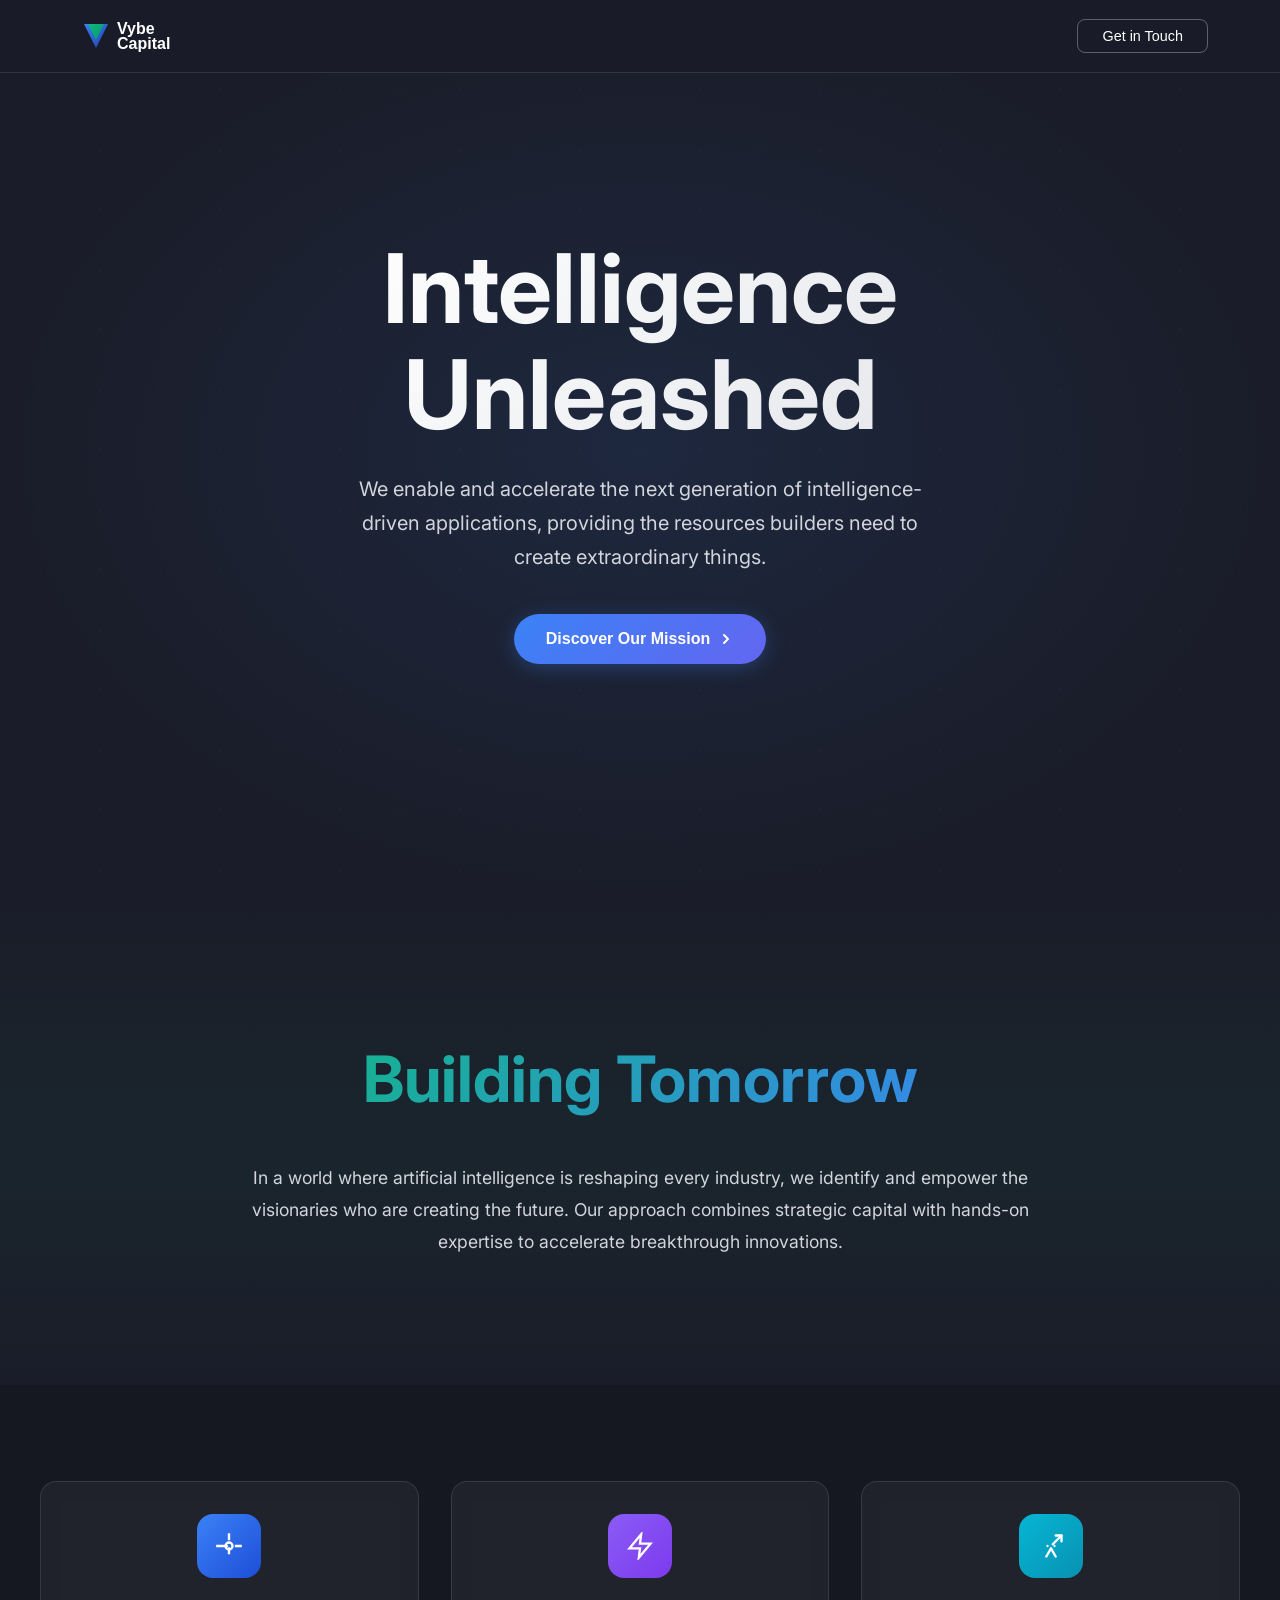
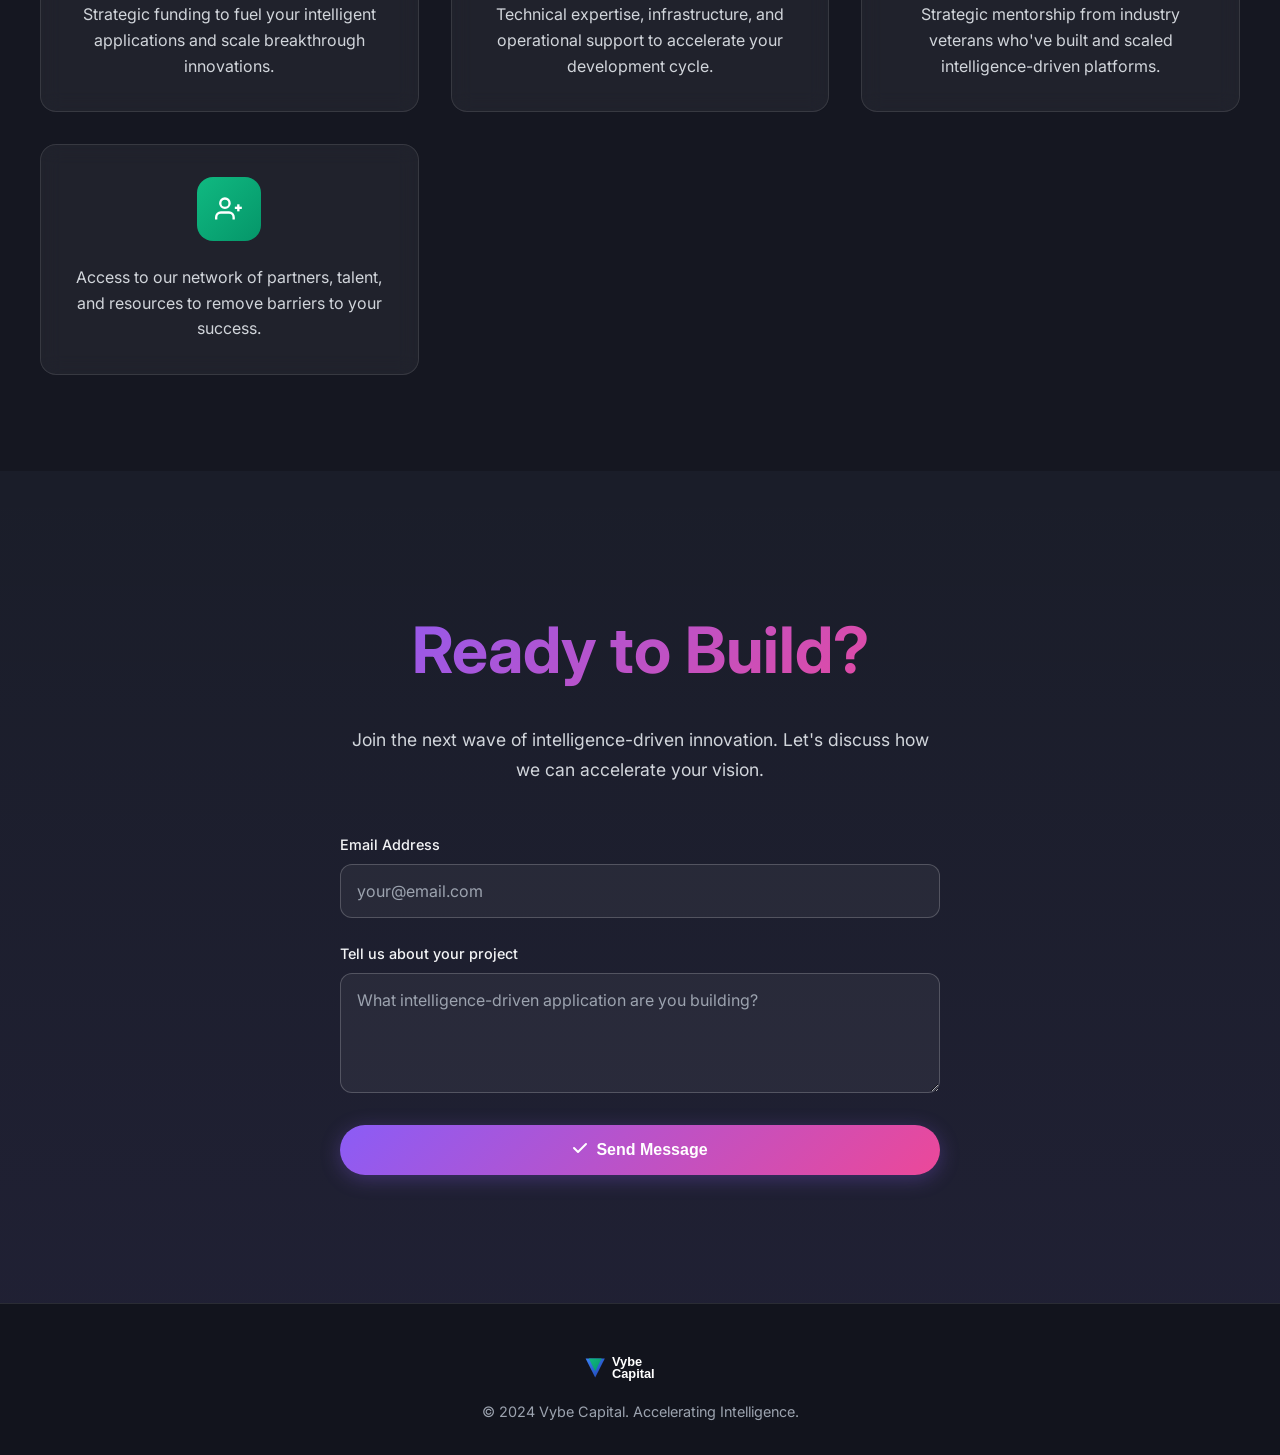
==== index.html @ 156be7c8 "Add Vybe Capital logo assets and update branding - Create assets folder with optimized SVG logo - Re" ====
<!DOCTYPE html>
<html lang="en">
<head>
    <meta charset="UTF-8">
    <meta name="viewport" content="width=device-width, initial-scale=1.0">
    <title>Vybe Capital - Intelligence Unleashed</title>
    <meta name="description" content="We enable and accelerate the next generation of intelligence-driven applications, providing the resources builders need to create extraordinary things.">
    <link rel="stylesheet" href="styles.css">
    <link rel="preconnect" href="https://fonts.googleapis.com">
    <link rel="preconnect" href="https://fonts.gstatic.com" crossorigin>
    <link href="https://fonts.googleapis.com/css2?family=Inter:wght@400;500;600;700&display=swap" rel="stylesheet">
</head>
<body>
    <header class="header">
        <nav class="nav">
            <div class="logo">
                <img src="assets/vybe-logo.svg" alt="Vybe Capital" class="logo-image">
            </div>
            <button class="get-in-touch-btn">Get in Touch</button>
        </nav>
    </header>

    <main>
        <section class="hero">
            <div class="hero-content">
                <h1 class="hero-title">
                    Intelligence<br>
                    Unleashed
                </h1>
                <p class="hero-description">
                    We enable and accelerate the next generation of intelligence-driven applications, 
                    providing the resources builders need to create extraordinary things.
                </p>
                <button class="cta-btn">
                    Discover Our Mission
                    <svg class="cta-arrow" width="16" height="16" viewBox="0 0 16 16" fill="none">
                        <path d="M6 12L10 8L6 4" stroke="currentColor" stroke-width="2" stroke-linecap="round" stroke-linejoin="round"/>
                    </svg>
                </button>
            </div>
        </section>

        <section class="building-tomorrow">
            <div class="section-content">
                <h2 class="section-title">Building Tomorrow</h2>
                <p class="section-description">
                    In a world where artificial intelligence is reshaping every industry, we identify and empower the 
                    visionaries who are creating the future. Our approach combines strategic capital with hands-on 
                    expertise to accelerate breakthrough innovations.
                </p>
            </div>
        </section>

        <section class="features">
            <div class="features-grid">
                <div class="feature-card">
                    <div class="feature-icon">
                        <svg viewBox="0 0 24 24" fill="none">
                            <circle cx="12" cy="12" r="3" stroke="currentColor" stroke-width="2"/>
                            <path d="M12 1v6m0 6v6m11-7h-6m-6 0H1" stroke="currentColor" stroke-width="2"/>
                        </svg>
                    </div>
                    <p class="feature-text">
                        Strategic funding to fuel your intelligent applications and scale breakthrough innovations.
                    </p>
                </div>

                <div class="feature-card">
                    <div class="feature-icon feature-icon-purple">
                        <svg viewBox="0 0 24 24" fill="none">
                            <polygon points="13 2 3 14 12 14 11 22 21 10 12 10 13 2" stroke="currentColor" stroke-width="2" fill="none"/>
                        </svg>
                    </div>
                    <p class="feature-text">
                        Technical expertise, infrastructure, and operational support to accelerate your development cycle.
                    </p>
                </div>

                <div class="feature-card">
                    <div class="feature-icon feature-icon-teal">
                        <svg viewBox="0 0 24 24" fill="none">
                            <circle cx="9" cy="12" r="1" fill="currentColor"/>
                            <circle cx="15" cy="12" r="1" fill="currentColor"/>
                            <path d="M8 21l4-7 4 7" stroke="currentColor" stroke-width="2" stroke-linecap="round" stroke-linejoin="round"/>
                            <path d="M16 3h5v5" stroke="currentColor" stroke-width="2" stroke-linecap="round" stroke-linejoin="round"/>
                            <path d="M21 3l-7.5 7.5" stroke="currentColor" stroke-width="2" stroke-linecap="round" stroke-linejoin="round"/>
                        </svg>
                    </div>
                    <p class="feature-text">
                        Strategic mentorship from industry veterans who've built and scaled intelligence-driven platforms.
                    </p>
                </div>

                <div class="feature-card">
                    <div class="feature-icon feature-icon-green">
                        <svg viewBox="0 0 24 24" fill="none">
                            <path d="M16 21v-2a4 4 0 0 0-4-4H5a4 4 0 0 0-4 4v2" stroke="currentColor" stroke-width="2"/>
                            <circle cx="8.5" cy="7" r="4" stroke="currentColor" stroke-width="2"/>
                            <path d="M20 8v6" stroke="currentColor" stroke-width="2"/>
                            <path d="M23 11h-6" stroke="currentColor" stroke-width="2"/>
                        </svg>
                    </div>
                    <p class="feature-text">
                        Access to our network of partners, talent, and resources to remove barriers to your success.
                    </p>
                </div>
            </div>
        </section>

        <section class="contact" id="contact">
            <div class="contact-content">
                <h2 class="contact-title">Ready to Build?</h2>
                <p class="contact-description">
                    Join the next wave of intelligence-driven innovation. Let's discuss how we 
                    can accelerate your vision.
                </p>
                
                <form class="contact-form" id="contactForm">
                    <div class="form-group">
                        <label for="email" class="form-label">Email Address</label>
                        <input type="email" id="email" name="email" class="form-input" placeholder="your@email.com" required>
                    </div>
                    
                    <div class="form-group">
                        <label for="project" class="form-label">Tell us about your project</label>
                        <textarea id="project" name="project" class="form-textarea" placeholder="What intelligence-driven application are you building?" rows="4" required></textarea>
                    </div>
                    
                    <button type="submit" class="submit-btn">
                        <svg width="16" height="16" viewBox="0 0 16 16" fill="none">
                            <path d="M14 2L6 10L2 6" stroke="currentColor" stroke-width="2" stroke-linecap="round" stroke-linejoin="round"/>
                        </svg>
                        Send Message
                    </button>
                </form>
            </div>
        </section>
    </main>

    <footer class="footer">
        <div class="footer-content">
            <div class="footer-logo">
                <img src="assets/vybe-logo.svg" alt="Vybe Capital" class="footer-logo-image">
            </div>
            <p class="footer-text">© 2024 Vybe Capital. Accelerating Intelligence.</p>
        </div>
    </footer>

    <script src="script.js"></script>
</body>
</html>
---- styles.css ----
/* Reset and base styles */
* {
    margin: 0;
    padding: 0;
    box-sizing: border-box;
}

html {
    scroll-behavior: smooth;
}

body {
    font-family: 'Inter', -apple-system, BlinkMacSystemFont, 'Segoe UI', Roboto, sans-serif;
    background: #1a1d29;
    color: #ffffff;
    line-height: 1.6;
    overflow-x: hidden;
}

/* Header */
.header {
    position: fixed;
    top: 0;
    left: 0;
    right: 0;
    z-index: 1000;
    background: rgba(26, 29, 41, 0.95);
    backdrop-filter: blur(10px);
    border-bottom: 1px solid rgba(255, 255, 255, 0.1);
}

.nav {
    display: flex;
    justify-content: space-between;
    align-items: center;
    padding: 1rem 2rem;
    max-width: 1200px;
    margin: 0 auto;
}

.logo {
    display: flex;
    align-items: center;
    gap: 0.75rem;
}

.logo-image {
    height: 40px;
    width: auto;
}

.get-in-touch-btn {
    background: transparent;
    color: #ffffff;
    border: 1px solid rgba(255, 255, 255, 0.3);
    padding: 0.5rem 1.5rem;
    border-radius: 8px;
    font-size: 0.9rem;
    font-weight: 500;
    cursor: pointer;
    transition: all 0.3s ease;
}

.get-in-touch-btn:hover {
    background: rgba(255, 255, 255, 0.1);
    border-color: rgba(255, 255, 255, 0.5);
}

/* Hero Section */
.hero {
    min-height: 100vh;
    display: flex;
    align-items: center;
    justify-content: center;
    text-align: center;
    padding: 2rem;
    background: radial-gradient(ellipse at center, rgba(59, 130, 246, 0.1) 0%, transparent 70%);
    position: relative;
}

.hero::before {
    content: '';
    position: absolute;
    top: 0;
    left: 0;
    right: 0;
    bottom: 0;
    background: url("data:image/svg+xml,%3Csvg width='60' height='60' viewBox='0 0 60 60' xmlns='http://www.w3.org/2000/svg'%3E%3Cg fill='none' fill-rule='evenodd'%3E%3Cg fill='%23ffffff' fill-opacity='0.03'%3E%3Ccircle cx='30' cy='30' r='1'/%3E%3C/g%3E%3C/g%3E%3C/svg%3E") center/60px;
    pointer-events: none;
}

.hero-content {
    max-width: 800px;
    position: relative;
    z-index: 1;
}

.hero-title {
    font-size: clamp(3rem, 8vw, 6rem);
    font-weight: 700;
    line-height: 1.1;
    margin-bottom: 1.5rem;
    background: linear-gradient(135deg, #ffffff 0%, #e5e7eb 100%);
    -webkit-background-clip: text;
    -webkit-text-fill-color: transparent;
    background-clip: text;
}

.hero-description {
    font-size: 1.25rem;
    color: #d1d5db;
    margin-bottom: 2.5rem;
    max-width: 600px;
    margin-left: auto;
    margin-right: auto;
    line-height: 1.7;
}

.cta-btn {
    display: inline-flex;
    align-items: center;
    gap: 0.5rem;
    background: linear-gradient(135deg, #3B82F6 0%, #6366F1 100%);
    color: #ffffff;
    border: none;
    padding: 1rem 2rem;
    border-radius: 50px;
    font-size: 1rem;
    font-weight: 600;
    cursor: pointer;
    transition: all 0.3s ease;
    box-shadow: 0 4px 20px rgba(59, 130, 246, 0.3);
}

.cta-btn:hover {
    transform: translateY(-2px);
    box-shadow: 0 8px 30px rgba(59, 130, 246, 0.4);
}

.cta-arrow {
    transition: transform 0.3s ease;
}

.cta-btn:hover .cta-arrow {
    transform: translateX(4px);
}

/* Building Tomorrow Section */
.building-tomorrow {
    padding: 8rem 2rem;
    text-align: center;
    background: linear-gradient(180deg, transparent 0%, rgba(16, 185, 129, 0.05) 50%, transparent 100%);
}

.section-content {
    max-width: 800px;
    margin: 0 auto;
}

.section-title {
    font-size: clamp(2.5rem, 6vw, 4rem);
    font-weight: 700;
    margin-bottom: 2rem;
    background: linear-gradient(135deg, #10B981 0%, #3B82F6 100%);
    -webkit-background-clip: text;
    -webkit-text-fill-color: transparent;
    background-clip: text;
}

.section-description {
    font-size: 1.1rem;
    color: #d1d5db;
    line-height: 1.8;
}

/* Features Section */
.features {
    padding: 6rem 2rem;
    background: rgba(0, 0, 0, 0.2);
}

.features-grid {
    display: grid;
    grid-template-columns: repeat(auto-fit, minmax(280px, 1fr));
    gap: 2rem;
    max-width: 1200px;
    margin: 0 auto;
}

.feature-card {
    background: rgba(255, 255, 255, 0.05);
    border: 1px solid rgba(255, 255, 255, 0.1);
    border-radius: 16px;
    padding: 2rem;
    text-align: center;
    transition: all 0.3s ease;
    backdrop-filter: blur(10px);
}

.feature-card:hover {
    transform: translateY(-5px);
    border-color: rgba(255, 255, 255, 0.2);
    box-shadow: 0 10px 40px rgba(0, 0, 0, 0.3);
}

.feature-icon {
    width: 64px;
    height: 64px;
    margin: 0 auto 1.5rem;
    background: linear-gradient(135deg, #3B82F6 0%, #1D4ED8 100%);
    border-radius: 16px;
    display: flex;
    align-items: center;
    justify-content: center;
    color: #ffffff;
}

.feature-icon-purple {
    background: linear-gradient(135deg, #8B5CF6 0%, #7C3AED 100%);
}

.feature-icon-teal {
    background: linear-gradient(135deg, #06B6D4 0%, #0891B2 100%);
}

.feature-icon-green {
    background: linear-gradient(135deg, #10B981 0%, #059669 100%);
}

.feature-icon svg {
    width: 28px;
    height: 28px;
}

.feature-text {
    color: #d1d5db;
    font-size: 1rem;
    line-height: 1.6;
}

/* Contact Section */
.contact {
    padding: 8rem 2rem;
    text-align: center;
    background: linear-gradient(180deg, transparent 0%, rgba(139, 92, 246, 0.05) 100%);
}

.contact-content {
    max-width: 600px;
    margin: 0 auto;
}

.contact-title {
    font-size: clamp(2.5rem, 6vw, 4rem);
    font-weight: 700;
    margin-bottom: 1.5rem;
    background: linear-gradient(135deg, #8B5CF6 0%, #EC4899 100%);
    -webkit-background-clip: text;
    -webkit-text-fill-color: transparent;
    background-clip: text;
}

.contact-description {
    font-size: 1.1rem;
    color: #d1d5db;
    margin-bottom: 3rem;
    line-height: 1.7;
}

.contact-form {
    display: flex;
    flex-direction: column;
    gap: 1.5rem;
}

.form-group {
    text-align: left;
}

.form-label {
    display: block;
    font-size: 0.9rem;
    font-weight: 500;
    color: #f3f4f6;
    margin-bottom: 0.5rem;
}

.form-input,
.form-textarea {
    width: 100%;
    background: rgba(255, 255, 255, 0.05);
    border: 1px solid rgba(255, 255, 255, 0.2);
    border-radius: 12px;
    padding: 1rem;
    color: #ffffff;
    font-size: 1rem;
    font-family: inherit;
    transition: all 0.3s ease;
}

.form-input:focus,
.form-textarea:focus {
    outline: none;
    border-color: #8B5CF6;
    box-shadow: 0 0 0 3px rgba(139, 92, 246, 0.1);
    background: rgba(255, 255, 255, 0.08);
}

.form-input::placeholder,
.form-textarea::placeholder {
    color: #9ca3af;
}

.form-textarea {
    resize: vertical;
    min-height: 120px;
}

.submit-btn {
    display: inline-flex;
    align-items: center;
    justify-content: center;
    gap: 0.5rem;
    background: linear-gradient(135deg, #8B5CF6 0%, #EC4899 100%);
    color: #ffffff;
    border: none;
    padding: 1rem 2rem;
    border-radius: 50px;
    font-size: 1rem;
    font-weight: 600;
    cursor: pointer;
    transition: all 0.3s ease;
    box-shadow: 0 4px 20px rgba(139, 92, 246, 0.3);
}

.submit-btn:hover {
    transform: translateY(-2px);
    box-shadow: 0 8px 30px rgba(139, 92, 246, 0.4);
}

.submit-btn:disabled {
    opacity: 0.6;
    cursor: not-allowed;
    transform: none;
}

/* Footer */
.footer {
    padding: 3rem 2rem 2rem;
    border-top: 1px solid rgba(255, 255, 255, 0.1);
    background: rgba(0, 0, 0, 0.3);
}

.footer-content {
    max-width: 1200px;
    margin: 0 auto;
    display: flex;
    flex-direction: column;
    align-items: center;
    gap: 1rem;
}

.footer-logo {
    display: flex;
    align-items: center;
    gap: 0.5rem;
}

.footer-logo-image {
    height: 32px;
    width: auto;
}

.footer-text {
    color: #9ca3af;
    font-size: 0.9rem;
}

/* Responsive Design */
@media (max-width: 768px) {
    .nav {
        padding: 1rem;
    }
    
    .logo-text {
        font-size: 1.25rem;
    }
    
    .hero {
        padding: 1rem;
        min-height: 90vh;
    }
    
    .hero-description {
        font-size: 1.1rem;
    }
    
    .building-tomorrow,
    .contact {
        padding: 4rem 1rem;
    }
    
    .features {
        padding: 4rem 1rem;
    }
    
    .features-grid {
        grid-template-columns: 1fr;
        gap: 1.5rem;
    }
    
    .feature-card {
        padding: 1.5rem;
    }
    
    .get-in-touch-btn {
        padding: 0.4rem 1rem;
        font-size: 0.8rem;
    }
}

@media (max-width: 480px) {
    .hero-title {
        font-size: 2.5rem;
    }
    
    .section-title,
    .contact-title {
        font-size: 2rem;
    }
    
    .cta-btn,
    .submit-btn {
        padding: 0.875rem 1.5rem;
        font-size: 0.9rem;
    }
}

/* Animation for page load */
@keyframes fadeInUp {
    from {
        opacity: 0;
        transform: translateY(30px);
    }
    to {
        opacity: 1;
        transform: translateY(0);
    }
}

.hero-content,
.section-content,
.feature-card,
.contact-content {
    animation: fadeInUp 0.8s ease-out;
}

/* Smooth transitions for all interactive elements */
button,
input,
textarea {
    transition: all 0.3s ease;
}

/* Custom scrollbar */
::-webkit-scrollbar {
    width: 8px;
}

::-webkit-scrollbar-track {
    background: #1a1d29;
}

::-webkit-scrollbar-thumb {
    background: linear-gradient(135deg, #3B82F6, #8B5CF6);
    border-radius: 4px;
}

::-webkit-scrollbar-thumb:hover {
    background: linear-gradient(135deg, #2563EB, #7C3AED);
}
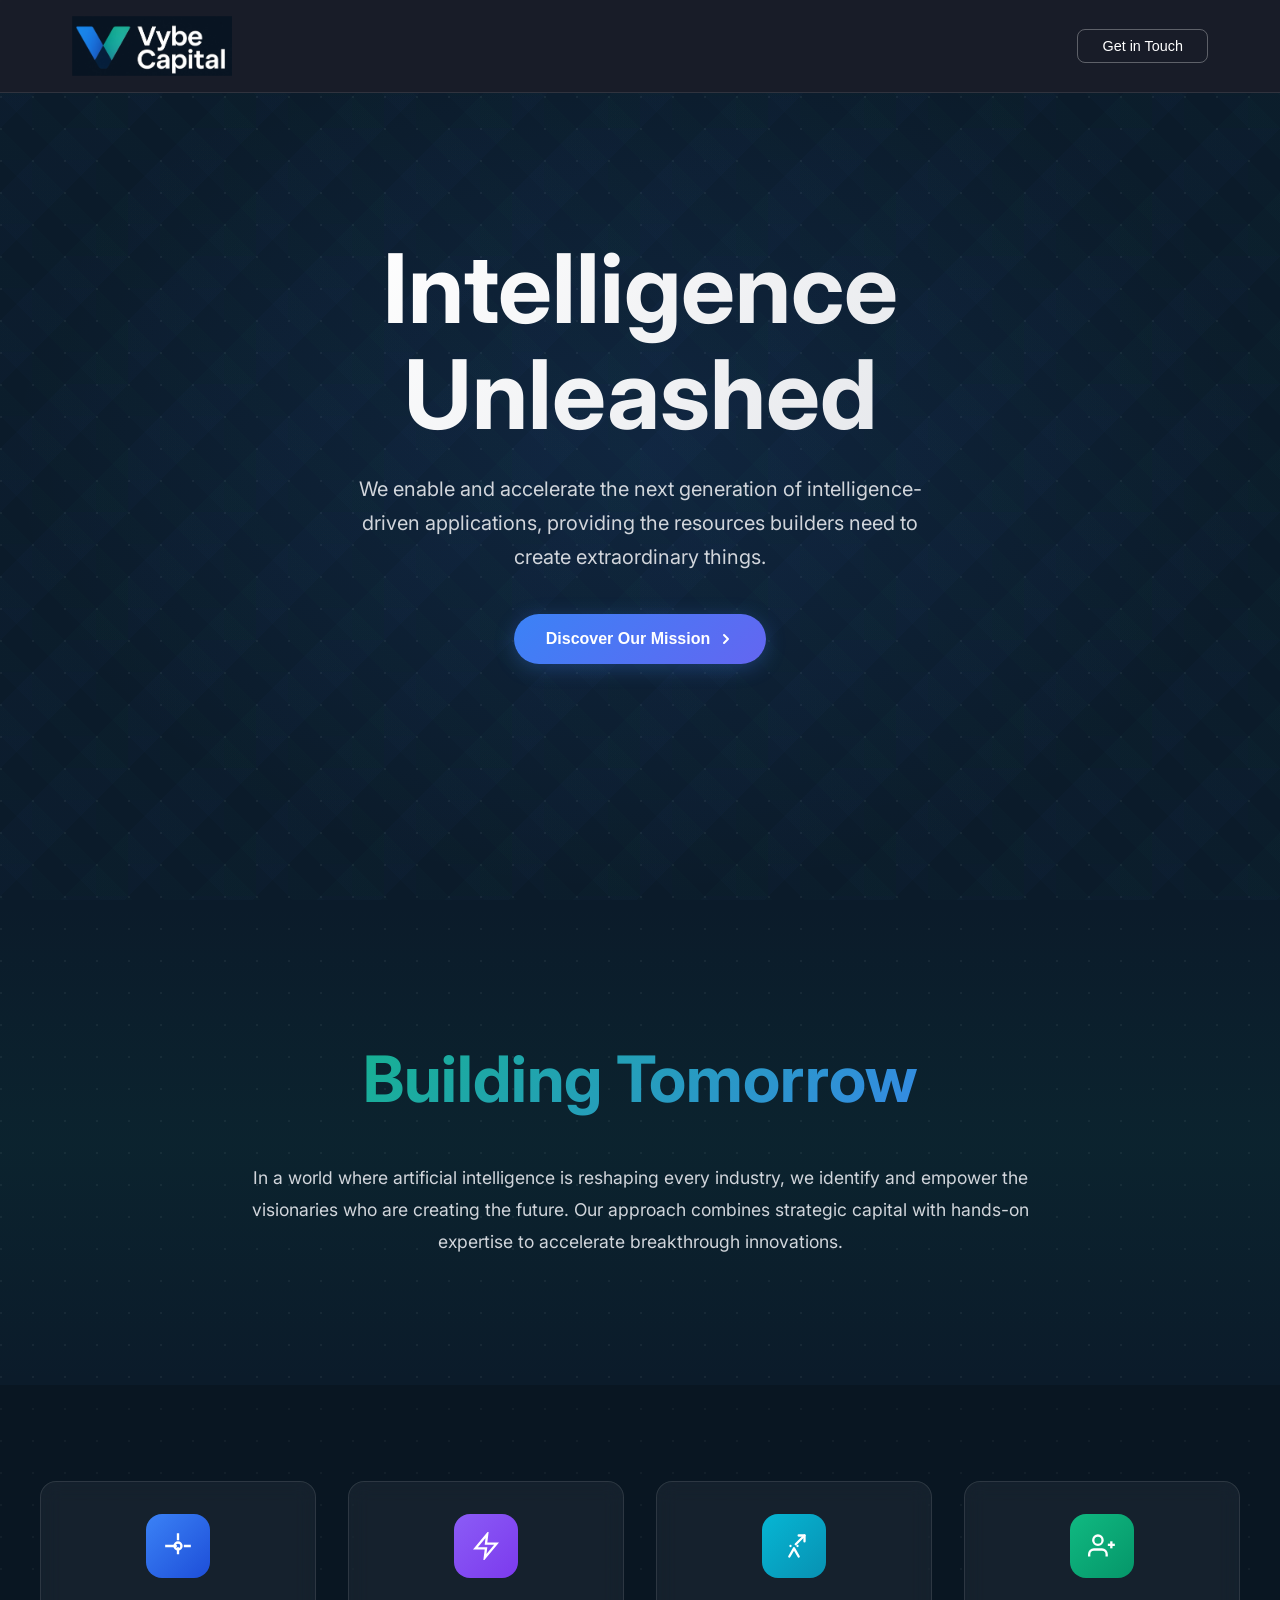
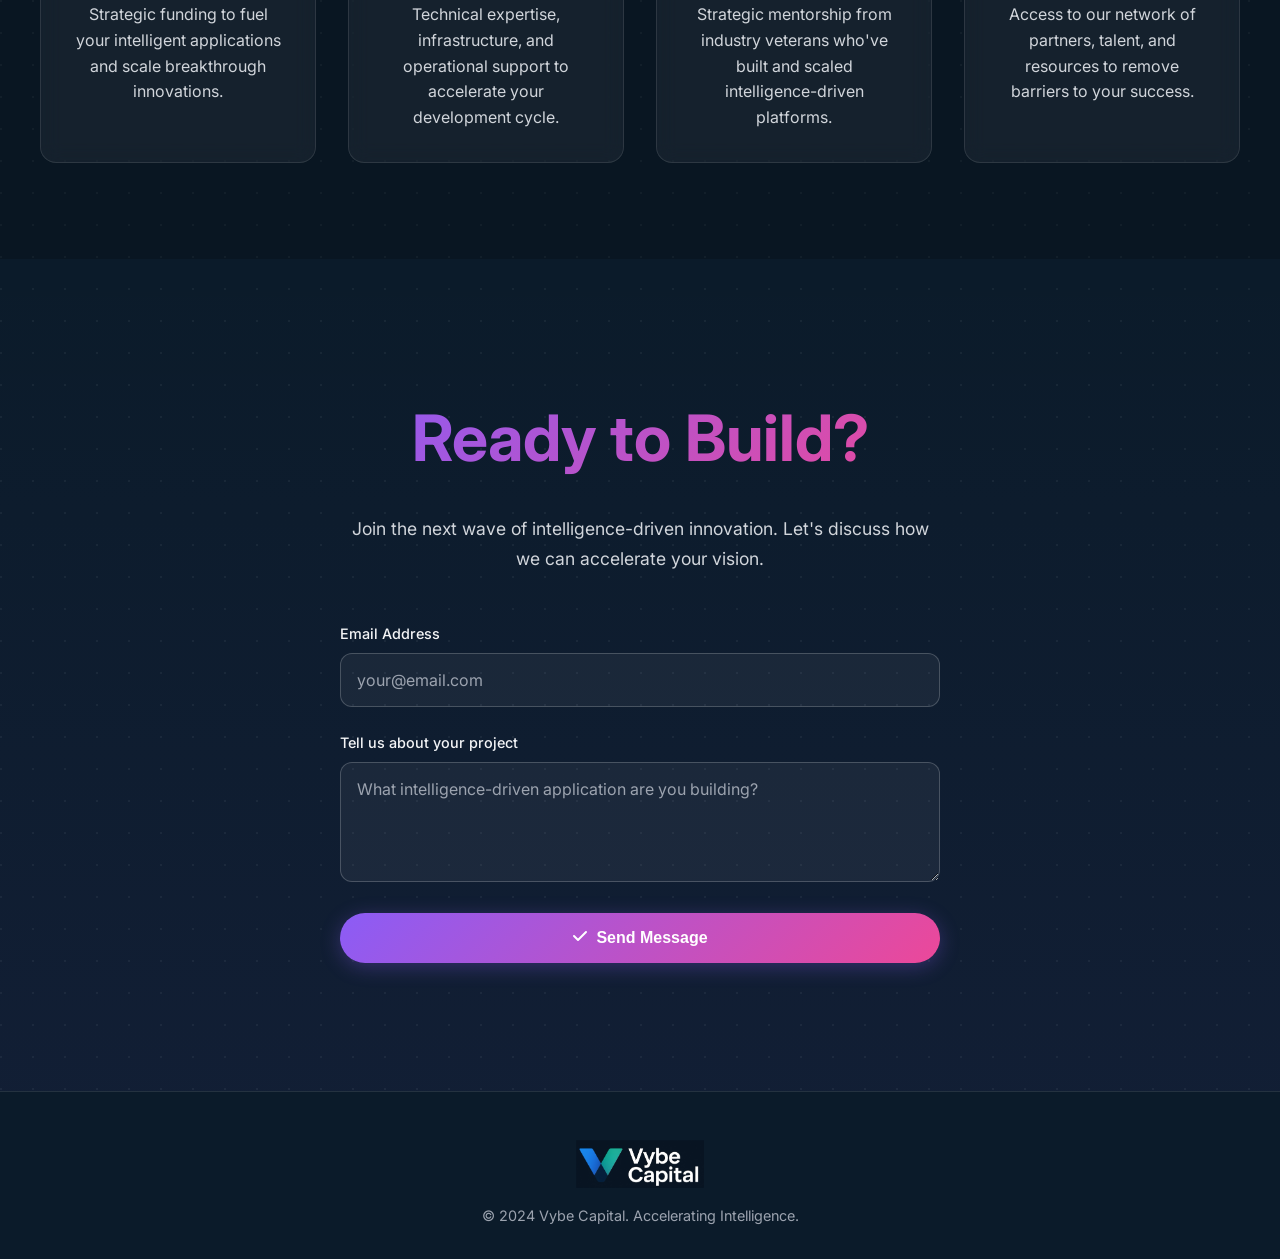
==== commit ffbb33ed: "Final site with actual logo and background colors - Use actual Vybe Capital logo (vblogo_full.png) -" ====
--- a/index.html
+++ b/index.html
@@ -14,7 +14,7 @@
     <header class="header">
         <nav class="nav">
             <div class="logo">
-                <img src="assets/vybe-logo.svg" alt="Vybe Capital" class="logo-image">
+                <img src="assets/vblogo_full.png" alt="Vybe Capital" class="logo-image">
             </div>
             <button class="get-in-touch-btn">Get in Touch</button>
         </nav>
@@ -140,7 +140,7 @@
     <footer class="footer">
         <div class="footer-content">
             <div class="footer-logo">
-                <img src="assets/vybe-logo.svg" alt="Vybe Capital" class="footer-logo-image">
+                <img src="assets/vblogo_full.png" alt="Vybe Capital" class="footer-logo-image">
             </div>
             <p class="footer-text">© 2024 Vybe Capital. Accelerating Intelligence.</p>
         </div>
--- a/styles.css
+++ b/styles.css
@@ -11,7 +11,10 @@
 
 body {
     font-family: 'Inter', -apple-system, BlinkMacSystemFont, 'Segoe UI', Roboto, sans-serif;
-    background: #1a1d29;
+    background: #0B1B2A;
+    background-image: 
+        radial-gradient(circle at 1px 1px, rgba(255,255,255,0.05) 1px, transparent 0);
+    background-size: 32px 32px;
     color: #ffffff;
     line-height: 1.6;
     overflow-x: hidden;
@@ -24,7 +27,7 @@
     left: 0;
     right: 0;
     z-index: 1000;
-    background: rgba(26, 29, 41, 0.95);
+    background: rgba(11, 27, 42, 0.95);
     backdrop-filter: blur(10px);
     border-bottom: 1px solid rgba(255, 255, 255, 0.1);
 }
@@ -45,7 +48,7 @@
 }
 
 .logo-image {
-    height: 40px;
+    height: 60px;
     width: auto;
 }
 
@@ -85,7 +88,11 @@
     left: 0;
     right: 0;
     bottom: 0;
-    background: url("data:image/svg+xml,%3Csvg width='60' height='60' viewBox='0 0 60 60' xmlns='http://www.w3.org/2000/svg'%3E%3Cg fill='none' fill-rule='evenodd'%3E%3Cg fill='%23ffffff' fill-opacity='0.03'%3E%3Ccircle cx='30' cy='30' r='1'/%3E%3C/g%3E%3C/g%3E%3C/svg%3E") center/60px;
+    background: 
+        linear-gradient(135deg, transparent 25%, rgba(59, 130, 246, 0.02) 25%, rgba(59, 130, 246, 0.02) 50%, transparent 50%, transparent 75%, rgba(16, 185, 129, 0.02) 75%),
+        linear-gradient(45deg, transparent 25%, rgba(16, 185, 129, 0.01) 25%, rgba(16, 185, 129, 0.01) 50%, transparent 50%, transparent 75%, rgba(59, 130, 246, 0.01) 75%);
+    background-size: 128px 128px, 64px 64px;
+    background-position: 0 0, 32px 32px;
     pointer-events: none;
 }
 
@@ -181,7 +188,7 @@
 
 .features-grid {
     display: grid;
-    grid-template-columns: repeat(auto-fit, minmax(280px, 1fr));
+    grid-template-columns: repeat(4, 1fr);
     gap: 2rem;
     max-width: 1200px;
     margin: 0 auto;
@@ -348,7 +355,7 @@
 .footer {
     padding: 3rem 2rem 2rem;
     border-top: 1px solid rgba(255, 255, 255, 0.1);
-    background: rgba(0, 0, 0, 0.3);
+    background: #0B1B2A;
 }
 
 .footer-content {
@@ -367,7 +374,7 @@
 }
 
 .footer-logo-image {
-    height: 32px;
+    height: 48px;
     width: auto;
 }
 
@@ -377,13 +384,16 @@
 }
 
 /* Responsive Design */
+@media (max-width: 1024px) {
+    .features-grid {
+        grid-template-columns: repeat(2, 1fr);
+        gap: 1.5rem;
+    }
+}
+
 @media (max-width: 768px) {
     .nav {
         padding: 1rem;
-    }
-    
-    .logo-text {
-        font-size: 1.25rem;
     }
     
     .hero {
@@ -468,7 +478,7 @@
 }
 
 ::-webkit-scrollbar-track {
-    background: #1a1d29;
+    background: #0B1B2A;
 }
 
 ::-webkit-scrollbar-thumb {
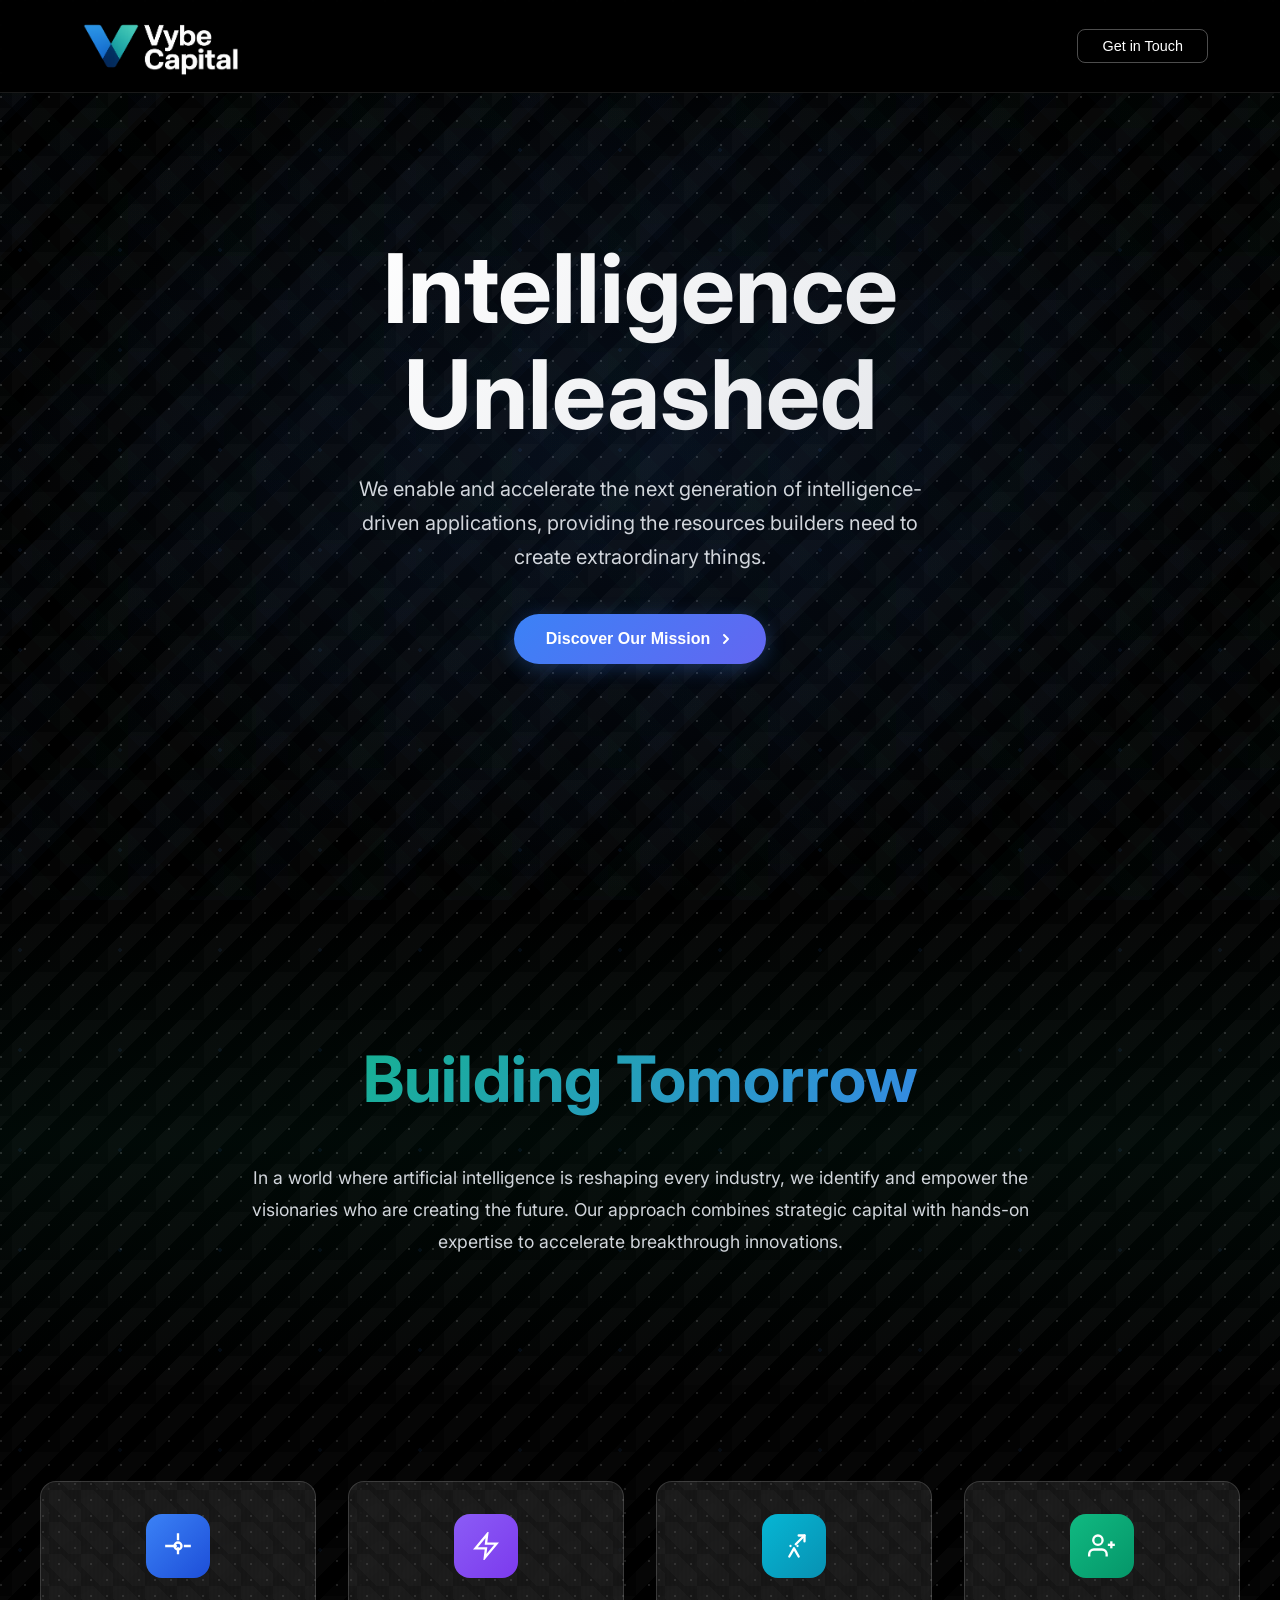
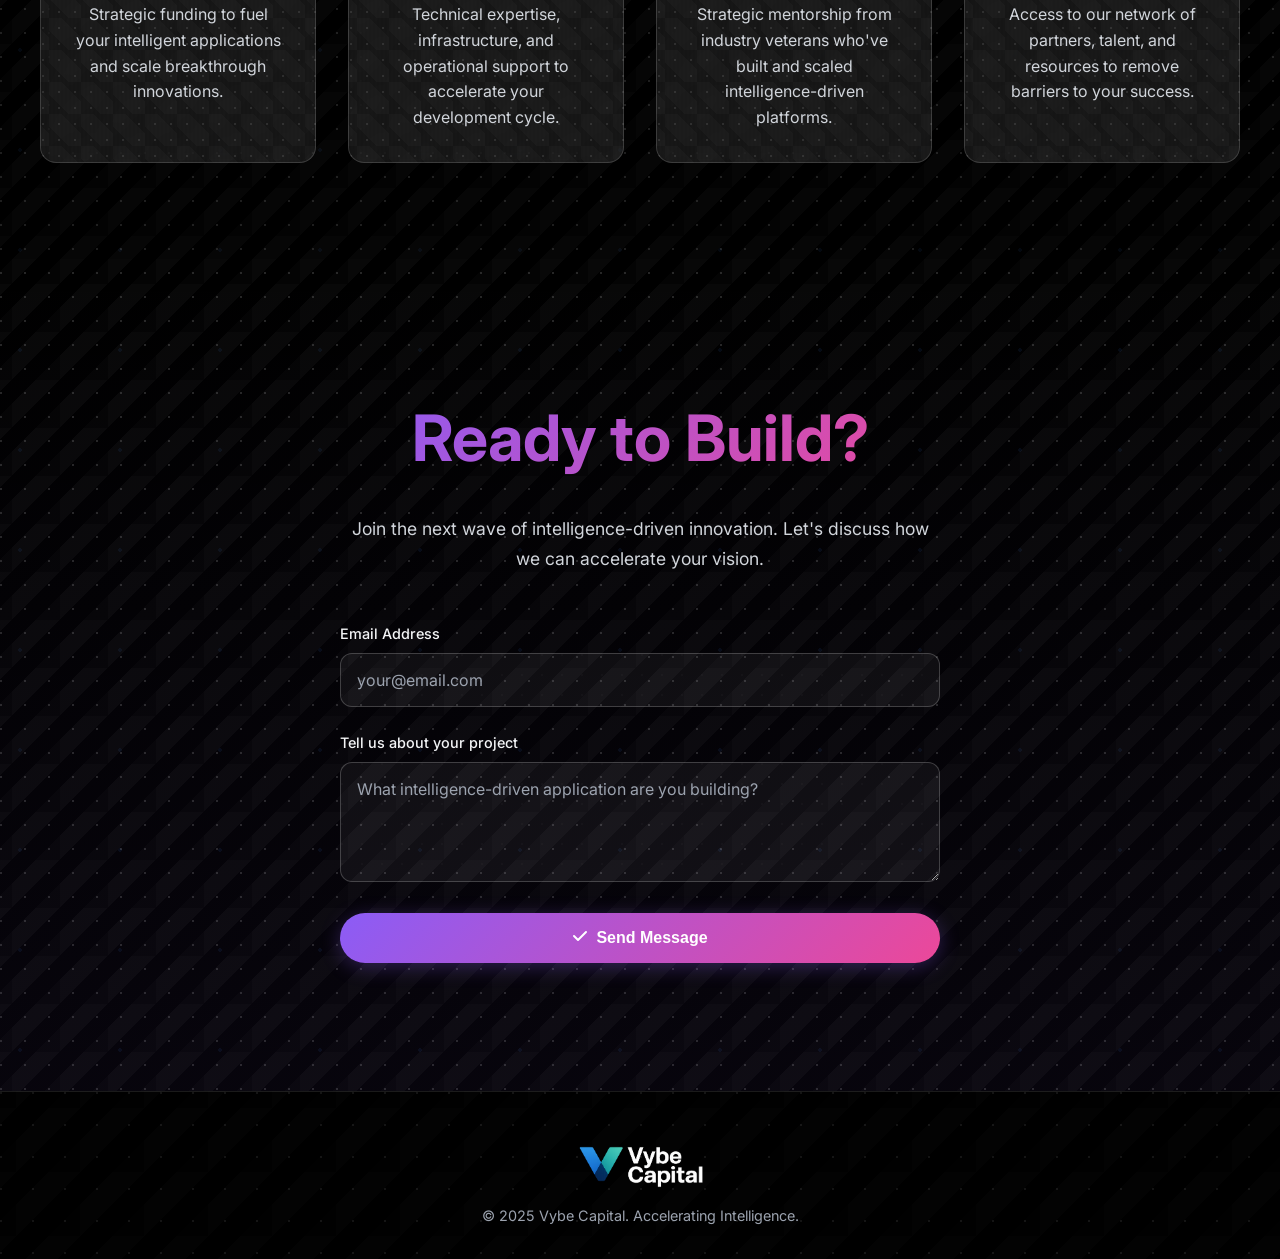
==== commit 0878dab7: "Update logo to new white letters design and fix copyright year - Replace vblogo_full.png with vblogo" ====
--- a/index.html
+++ b/index.html
@@ -14,7 +14,7 @@
     <header class="header">
         <nav class="nav">
             <div class="logo">
-                <img src="assets/vblogo_full.png" alt="Vybe Capital" class="logo-image">
+                <img src="assets/vblogo_whiteletters.png" alt="Vybe Capital" class="logo-image">
             </div>
             <button class="get-in-touch-btn">Get in Touch</button>
         </nav>
@@ -115,7 +115,7 @@
                     can accelerate your vision.
                 </p>
                 
-                <form class="contact-form" id="contactForm">
+                <form class="contact-form" id="contactForm" action="https://formspree.io/f/xyzdkyeg" method="POST">
                     <div class="form-group">
                         <label for="email" class="form-label">Email Address</label>
                         <input type="email" id="email" name="email" class="form-input" placeholder="your@email.com" required>
@@ -123,7 +123,7 @@
                     
                     <div class="form-group">
                         <label for="project" class="form-label">Tell us about your project</label>
-                        <textarea id="project" name="project" class="form-textarea" placeholder="What intelligence-driven application are you building?" rows="4" required></textarea>
+                        <textarea id="project" name="message" class="form-textarea" placeholder="What intelligence-driven application are you building?" rows="4" required></textarea>
                     </div>
                     
                     <button type="submit" class="submit-btn">
@@ -140,12 +140,12 @@
     <footer class="footer">
         <div class="footer-content">
             <div class="footer-logo">
-                <img src="assets/vblogo_full.png" alt="Vybe Capital" class="footer-logo-image">
+                <img src="assets/vblogo_whiteletters.png" alt="Vybe Capital" class="footer-logo-image">
             </div>
-            <p class="footer-text">© 2024 Vybe Capital. Accelerating Intelligence.</p>
+            <p class="footer-text">© 2025 Vybe Capital. Accelerating Intelligence.</p>
         </div>
     </footer>
 
     <script src="script.js"></script>
 </body>
-</html>+</html><!-- Deploy trigger -->
--- a/styles.css
+++ b/styles.css
@@ -11,23 +11,32 @@
 
 body {
     font-family: 'Inter', -apple-system, BlinkMacSystemFont, 'Segoe UI', Roboto, sans-serif;
-    background: #0B1B2A;
+    background: #000000;
     background-image: 
-        radial-gradient(circle at 1px 1px, rgba(255,255,255,0.05) 1px, transparent 0);
-    background-size: 32px 32px;
+        radial-gradient(circle at 1px 1px, rgba(255,255,255,0.15) 1px, transparent 0),
+        linear-gradient(135deg, transparent 25%, rgba(255,255,255,0.03) 25%, rgba(255,255,255,0.03) 50%, transparent 50%, transparent 75%, rgba(255,255,255,0.015) 75%),
+        radial-gradient(circle at 20px 50px, rgba(59, 130, 246, 0.08) 2px, transparent 2px),
+        radial-gradient(circle at 70px 20px, rgba(16, 185, 129, 0.06) 1px, transparent 1px);
+    background-size: 24px 24px, 48px 48px, 100px 100px, 60px 60px;
+    background-position: 0 0, 12px 12px, 0 0, 30px 30px;
     color: #ffffff;
     line-height: 1.6;
     overflow-x: hidden;
 }
 
-/* Header */
+/* Header - Pure Black Background */
 .header {
     position: fixed;
     top: 0;
     left: 0;
     right: 0;
     z-index: 1000;
-    background: rgba(11, 27, 42, 0.95);
+    background: #000000;
+    background-image: 
+        radial-gradient(circle at 1px 1px, rgba(255,255,255,0.08) 1px, transparent 0),
+        linear-gradient(135deg, transparent 25%, rgba(255,255,255,0.01) 25%, rgba(255,255,255,0.01) 50%, transparent 50%, transparent 75%, rgba(255,255,255,0.005) 75%);
+    background-size: 32px 32px, 64px 64px;
+    background-position: 0 0, 16px 16px;
     backdrop-filter: blur(10px);
     border-bottom: 1px solid rgba(255, 255, 255, 0.1);
 }
@@ -195,8 +204,14 @@
 }
 
 .feature-card {
-    background: rgba(255, 255, 255, 0.05);
-    border: 1px solid rgba(255, 255, 255, 0.1);
+    background: rgba(255, 255, 255, 0.08);
+    background-image: 
+        radial-gradient(circle at 2px 2px, rgba(255,255,255,0.1) 1px, transparent 0),
+        linear-gradient(45deg, transparent 30%, rgba(255,255,255,0.02) 30%, rgba(255,255,255,0.02) 70%, transparent 70%),
+        repeating-linear-gradient(90deg, transparent, transparent 2px, rgba(255,255,255,0.005) 2px, rgba(255,255,255,0.005) 4px);
+    background-size: 16px 16px, 32px 32px, 8px 8px;
+    background-position: 0 0, 8px 8px, 0 0;
+    border: 1px solid rgba(255, 255, 255, 0.15);
     border-radius: 16px;
     padding: 2rem;
     text-align: center;
@@ -296,6 +311,9 @@
 .form-textarea {
     width: 100%;
     background: rgba(255, 255, 255, 0.05);
+    background-image: 
+        radial-gradient(circle at 1px 1px, rgba(255,255,255,0.02) 1px, transparent 0);
+    background-size: 20px 20px;
     border: 1px solid rgba(255, 255, 255, 0.2);
     border-radius: 12px;
     padding: 1rem;
@@ -355,7 +373,12 @@
 .footer {
     padding: 3rem 2rem 2rem;
     border-top: 1px solid rgba(255, 255, 255, 0.1);
-    background: #0B1B2A;
+    background: #000000;
+    background-image: 
+        radial-gradient(circle at 1px 1px, rgba(255,255,255,0.08) 1px, transparent 0),
+        linear-gradient(135deg, transparent 25%, rgba(255,255,255,0.01) 25%, rgba(255,255,255,0.01) 50%, transparent 50%, transparent 75%, rgba(255,255,255,0.005) 75%);
+    background-size: 32px 32px, 64px 64px;
+    background-position: 0 0, 16px 16px;
 }
 
 .footer-content {
@@ -478,7 +501,7 @@
 }
 
 ::-webkit-scrollbar-track {
-    background: #0B1B2A;
+    background: #000000;
 }
 
 ::-webkit-scrollbar-thumb {
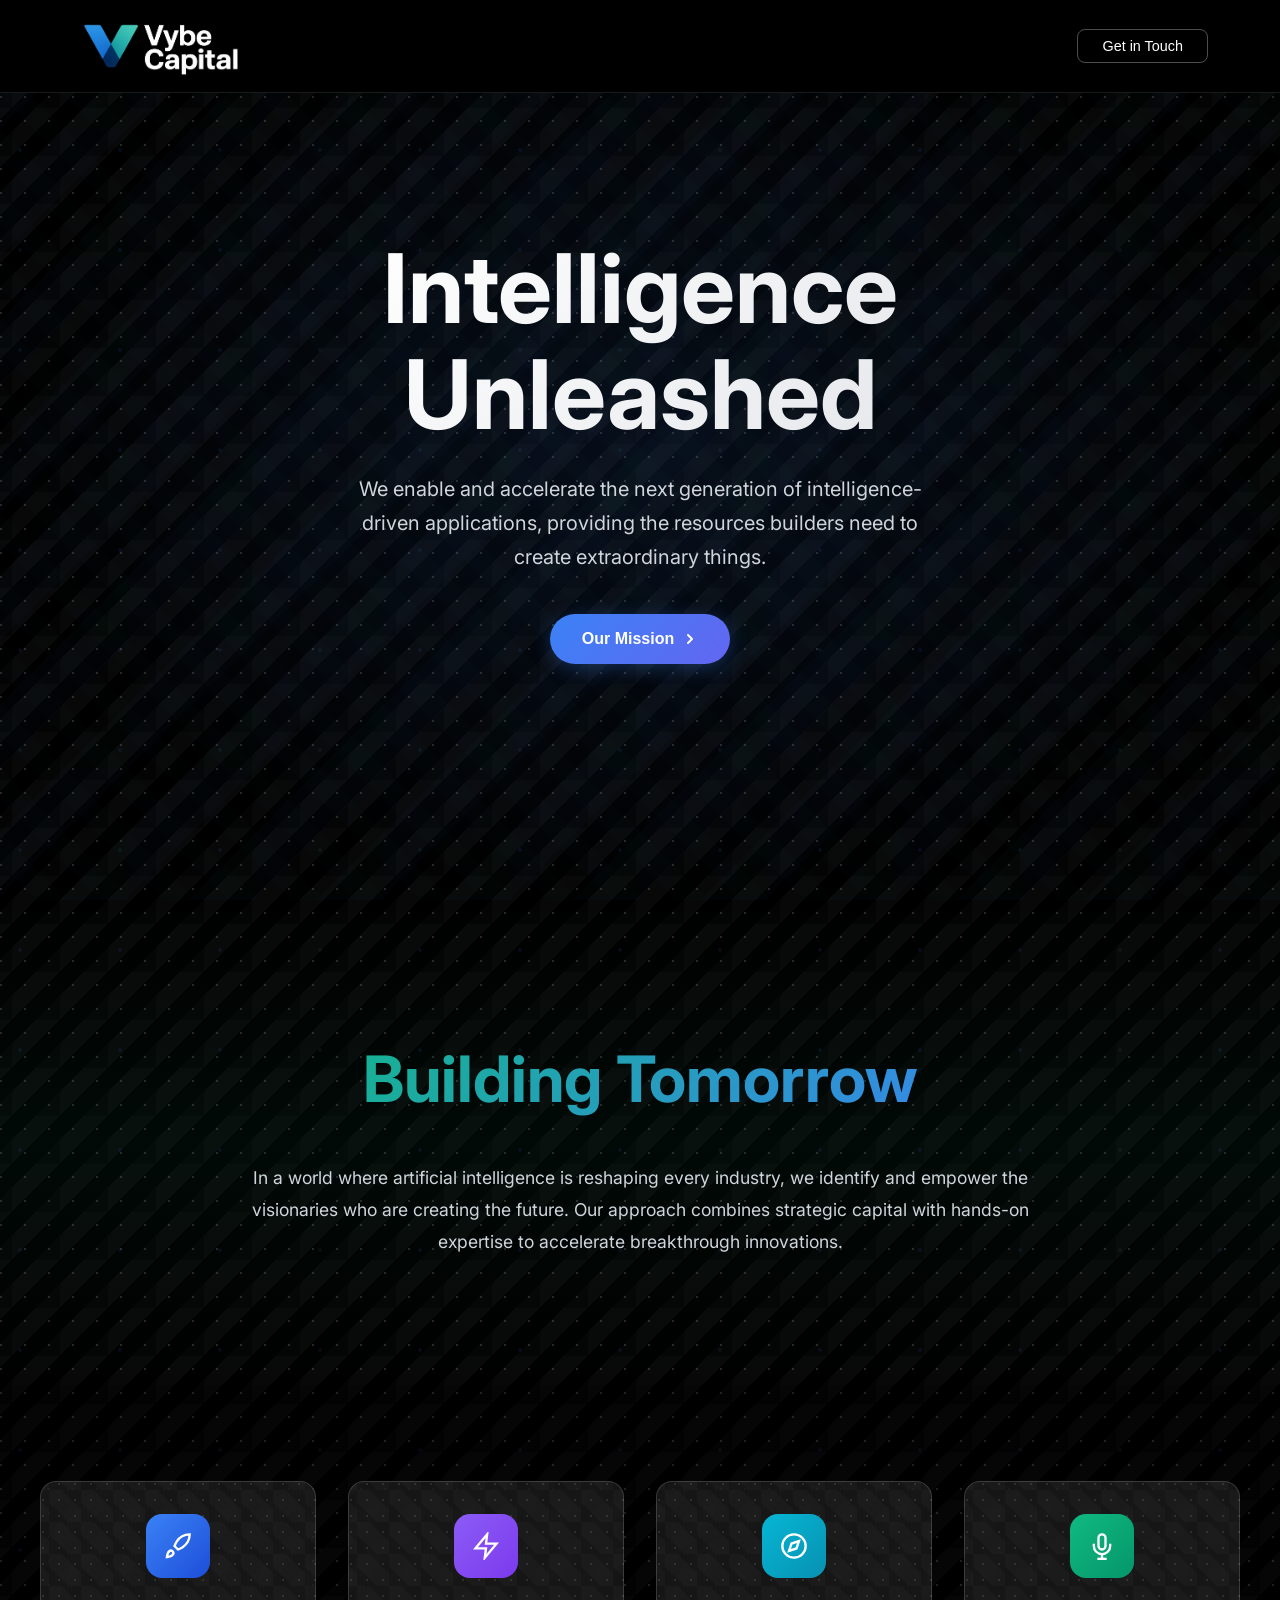
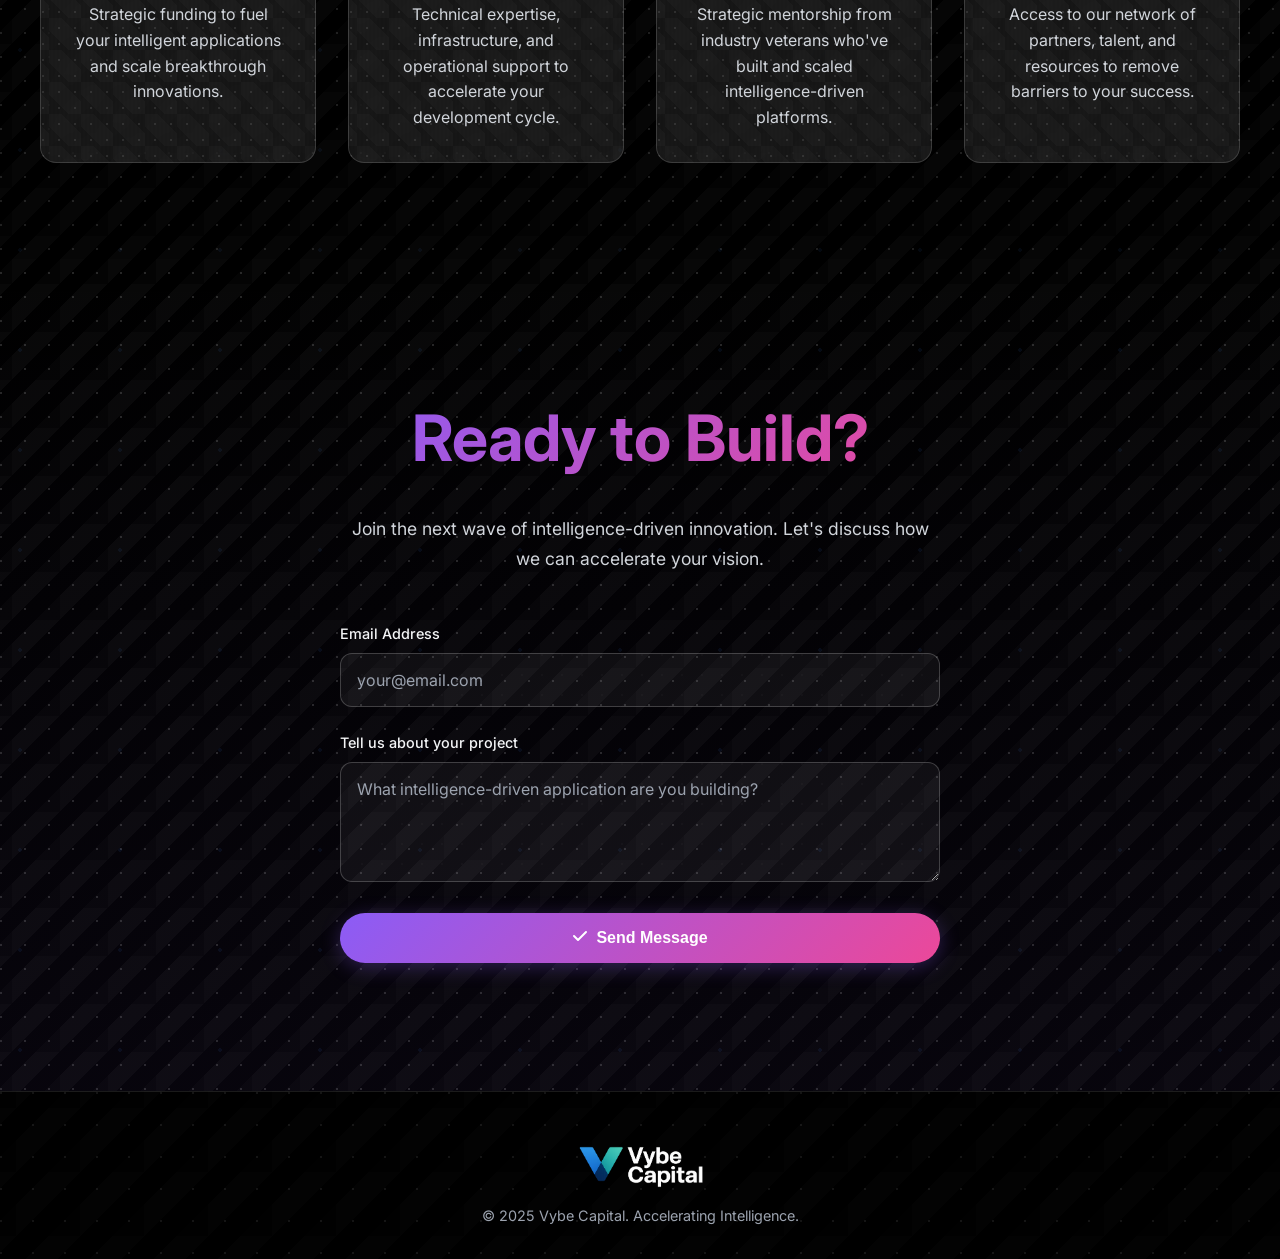
==== commit 82792142: "Update feature icons to better represent each service - Replace target icon with rocket for strategi" ====
--- a/index.html
+++ b/index.html
@@ -32,7 +32,7 @@
                     providing the resources builders need to create extraordinary things.
                 </p>
                 <button class="cta-btn">
-                    Discover Our Mission
+                    Our Mission
                     <svg class="cta-arrow" width="16" height="16" viewBox="0 0 16 16" fill="none">
                         <path d="M6 12L10 8L6 4" stroke="currentColor" stroke-width="2" stroke-linecap="round" stroke-linejoin="round"/>
                     </svg>
@@ -56,8 +56,8 @@
                 <div class="feature-card">
                     <div class="feature-icon">
                         <svg viewBox="0 0 24 24" fill="none">
-                            <circle cx="12" cy="12" r="3" stroke="currentColor" stroke-width="2"/>
-                            <path d="M12 1v6m0 6v6m11-7h-6m-6 0H1" stroke="currentColor" stroke-width="2"/>
+                            <path d="M4.5 16.5c-1.5 1.26-2 5-2 5s3.74-.5 5-2c.71-.84.7-2.13-.09-2.91a2.18 2.18 0 0 0-2.91-.09z" stroke="currentColor" stroke-width="2"/>
+                            <path d="M12 15l-3-3a22 22 0 0 1 2-3.95A12.88 12.88 0 0 1 22 2c0 2.72-.78 7.5-6 11a22.35 22.35 0 0 1-4 2z" stroke="currentColor" stroke-width="2"/>
                         </svg>
                     </div>
                     <p class="feature-text">
@@ -79,11 +79,8 @@
                 <div class="feature-card">
                     <div class="feature-icon feature-icon-teal">
                         <svg viewBox="0 0 24 24" fill="none">
-                            <circle cx="9" cy="12" r="1" fill="currentColor"/>
-                            <circle cx="15" cy="12" r="1" fill="currentColor"/>
-                            <path d="M8 21l4-7 4 7" stroke="currentColor" stroke-width="2" stroke-linecap="round" stroke-linejoin="round"/>
-                            <path d="M16 3h5v5" stroke="currentColor" stroke-width="2" stroke-linecap="round" stroke-linejoin="round"/>
-                            <path d="M21 3l-7.5 7.5" stroke="currentColor" stroke-width="2" stroke-linecap="round" stroke-linejoin="round"/>
+                            <circle cx="12" cy="12" r="10" stroke="currentColor" stroke-width="2"/>
+                            <polygon points="16.24 7.76 14.12 14.12 7.76 16.24 9.88 9.88 16.24 7.76" stroke="currentColor" stroke-width="2" fill="none"/>
                         </svg>
                     </div>
                     <p class="feature-text">
@@ -94,10 +91,10 @@
                 <div class="feature-card">
                     <div class="feature-icon feature-icon-green">
                         <svg viewBox="0 0 24 24" fill="none">
-                            <path d="M16 21v-2a4 4 0 0 0-4-4H5a4 4 0 0 0-4 4v2" stroke="currentColor" stroke-width="2"/>
-                            <circle cx="8.5" cy="7" r="4" stroke="currentColor" stroke-width="2"/>
-                            <path d="M20 8v6" stroke="currentColor" stroke-width="2"/>
-                            <path d="M23 11h-6" stroke="currentColor" stroke-width="2"/>
+                            <path d="M12 2a3 3 0 0 0-3 3v7a3 3 0 0 0 6 0V5a3 3 0 0 0-3-3z" stroke="currentColor" stroke-width="2"/>
+                            <path d="M19 10v2a7 7 0 0 1-14 0v-2" stroke="currentColor" stroke-width="2"/>
+                            <line x1="12" y1="19" x2="12" y2="23" stroke="currentColor" stroke-width="2"/>
+                            <line x1="8" y1="23" x2="16" y2="23" stroke="currentColor" stroke-width="2"/>
                         </svg>
                     </div>
                     <p class="feature-text">
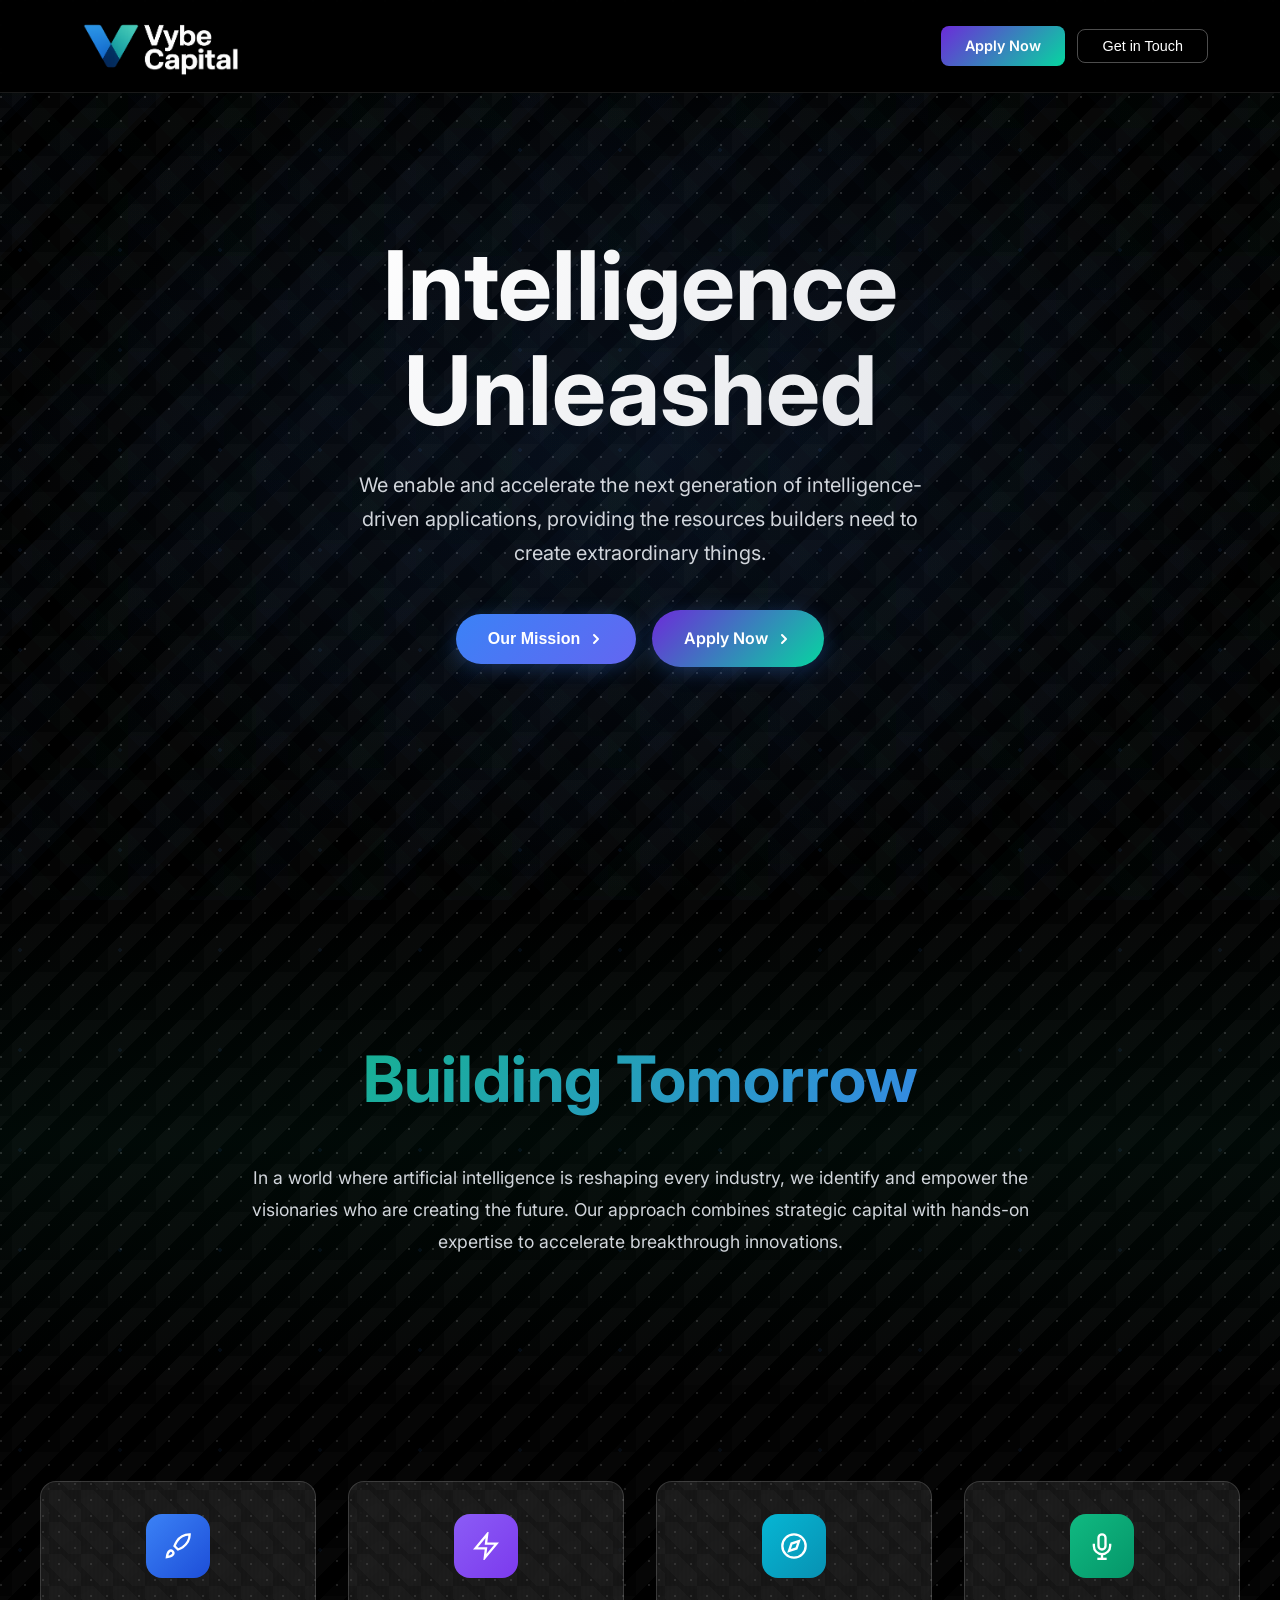
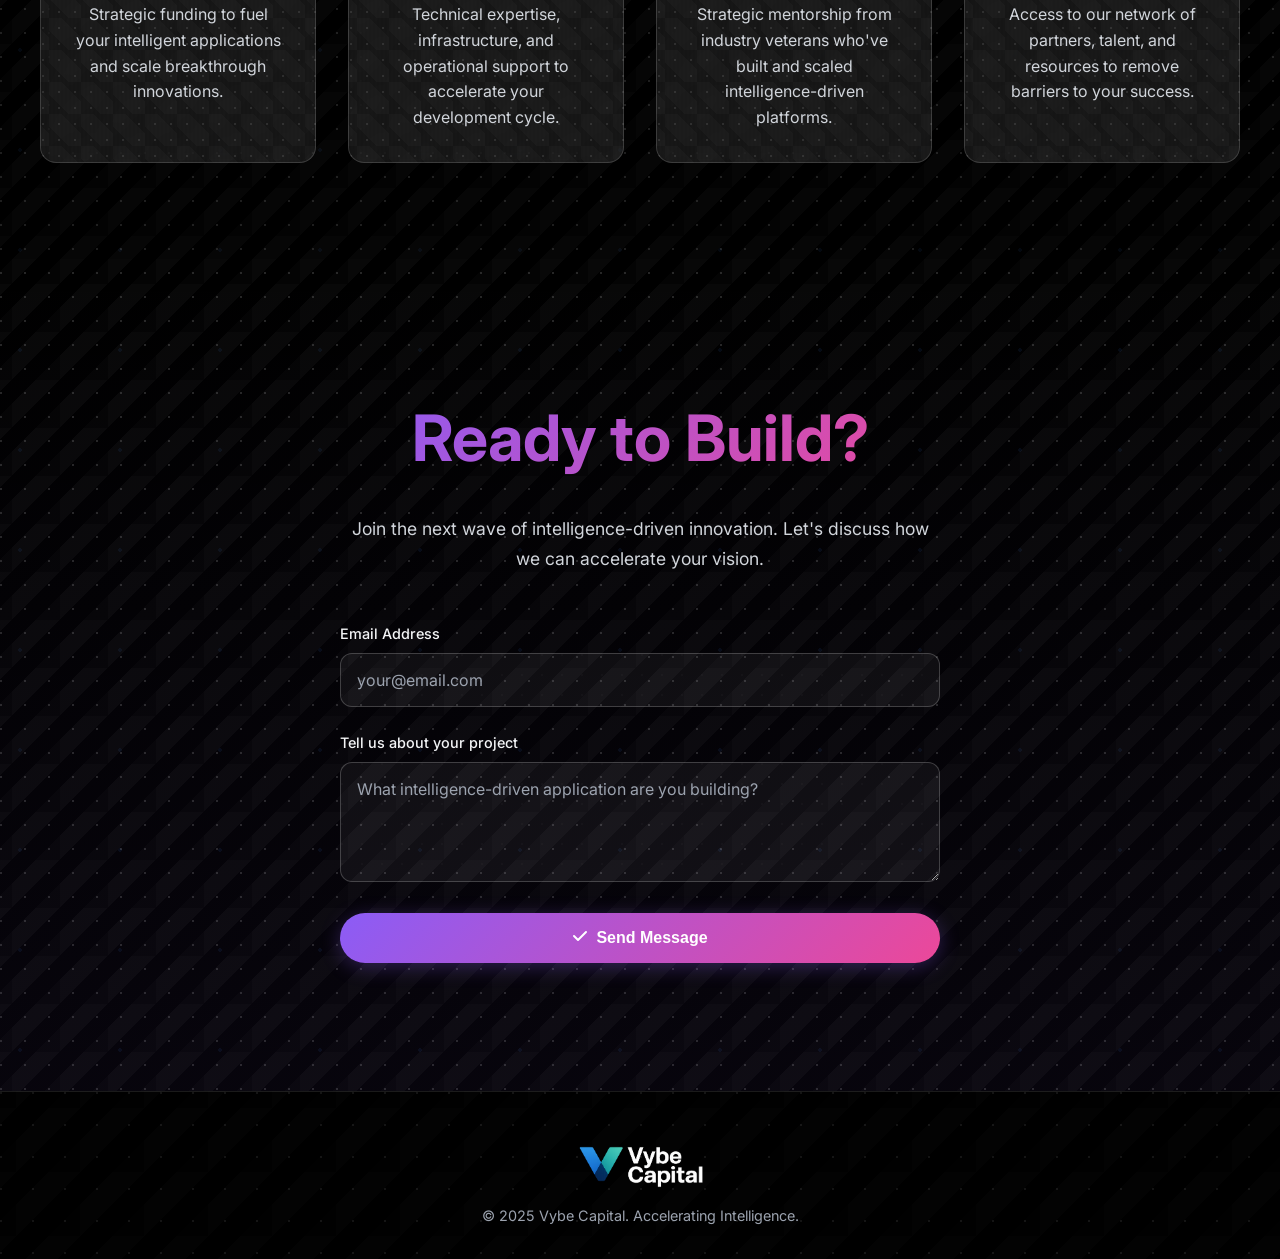
==== commit 84d27431: "Add application page with Apply Now buttons, corporate doc checklist, and Formspree integration" ====
--- a/index.html
+++ b/index.html
@@ -16,7 +16,10 @@
             <div class="logo">
                 <img src="assets/vblogo_whiteletters.png" alt="Vybe Capital" class="logo-image">
             </div>
-            <button class="get-in-touch-btn">Get in Touch</button>
+            <div class="nav-buttons">
+                <a href="apply.html" class="apply-nav-btn">Apply Now</a>
+                <button class="get-in-touch-btn">Get in Touch</button>
+            </div>
         </nav>
     </header>
 
@@ -31,12 +34,20 @@
                     We enable and accelerate the next generation of intelligence-driven applications, 
                     providing the resources builders need to create extraordinary things.
                 </p>
-                <button class="cta-btn">
-                    Our Mission
-                    <svg class="cta-arrow" width="16" height="16" viewBox="0 0 16 16" fill="none">
-                        <path d="M6 12L10 8L6 4" stroke="currentColor" stroke-width="2" stroke-linecap="round" stroke-linejoin="round"/>
-                    </svg>
-                </button>
+                <div class="hero-buttons">
+                    <button class="cta-btn">
+                        Our Mission
+                        <svg class="cta-arrow" width="16" height="16" viewBox="0 0 16 16" fill="none">
+                            <path d="M6 12L10 8L6 4" stroke="currentColor" stroke-width="2" stroke-linecap="round" stroke-linejoin="round"/>
+                        </svg>
+                    </button>
+                    <a href="apply.html" class="cta-btn cta-btn-apply">
+                        Apply Now
+                        <svg class="cta-arrow" width="16" height="16" viewBox="0 0 16 16" fill="none">
+                            <path d="M6 12L10 8L6 4" stroke="currentColor" stroke-width="2" stroke-linecap="round" stroke-linejoin="round"/>
+                        </svg>
+                    </a>
+                </div>
             </div>
         </section>
 
--- a/styles.css
+++ b/styles.css
@@ -78,6 +78,31 @@
     border-color: rgba(255, 255, 255, 0.5);
 }
 
+.nav-buttons {
+    display: flex;
+    align-items: center;
+    gap: 0.75rem;
+}
+
+.apply-nav-btn {
+    background: linear-gradient(135deg, #6C2BD9 0%, #06D6A0 100%);
+    color: #ffffff;
+    border: none;
+    padding: 0.5rem 1.5rem;
+    border-radius: 8px;
+    font-size: 0.9rem;
+    font-weight: 600;
+    cursor: pointer;
+    transition: all 0.3s ease;
+    text-decoration: none;
+    display: inline-block;
+}
+
+.apply-nav-btn:hover {
+    transform: translateY(-1px);
+    box-shadow: 0 4px 20px rgba(108, 43, 217, 0.4);
+}
+
 /* Hero Section */
 .hero {
     min-height: 100vh;
@@ -153,6 +178,23 @@
     box-shadow: 0 8px 30px rgba(59, 130, 246, 0.4);
 }
 
+.hero-buttons {
+    display: flex;
+    align-items: center;
+    gap: 1rem;
+    flex-wrap: wrap;
+    justify-content: center;
+}
+
+.cta-btn-apply {
+    background: linear-gradient(135deg, #6C2BD9 0%, #06D6A0 100%);
+    text-decoration: none;
+}
+
+.cta-btn-apply:hover {
+    box-shadow: 0 8px 30px rgba(108, 43, 217, 0.4);
+}
+
 .cta-arrow {
     transition: transform 0.3s ease;
 }
@@ -450,6 +492,15 @@
         padding: 0.4rem 1rem;
         font-size: 0.8rem;
     }
+
+    .apply-nav-btn {
+        padding: 0.4rem 1rem;
+        font-size: 0.8rem;
+    }
+
+    .nav-buttons {
+        gap: 0.5rem;
+    }
 }
 
 @media (max-width: 480px) {
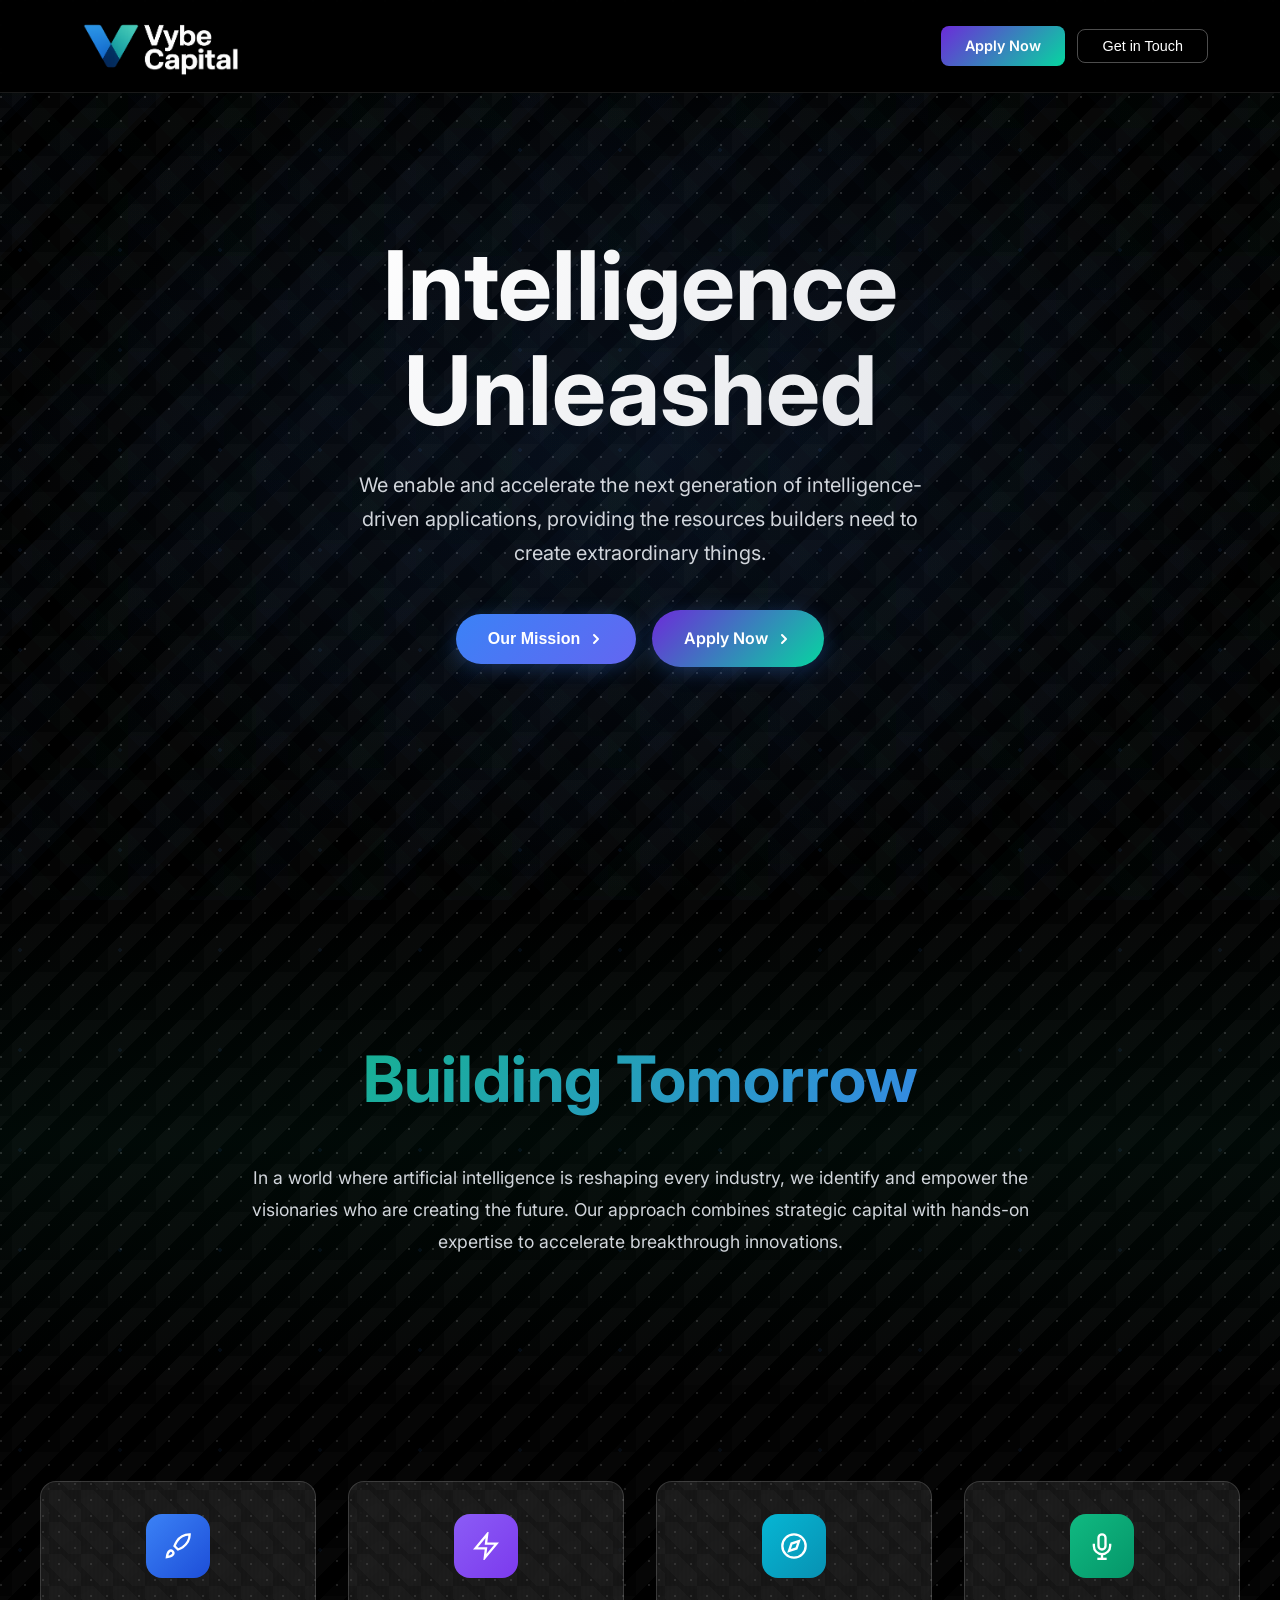
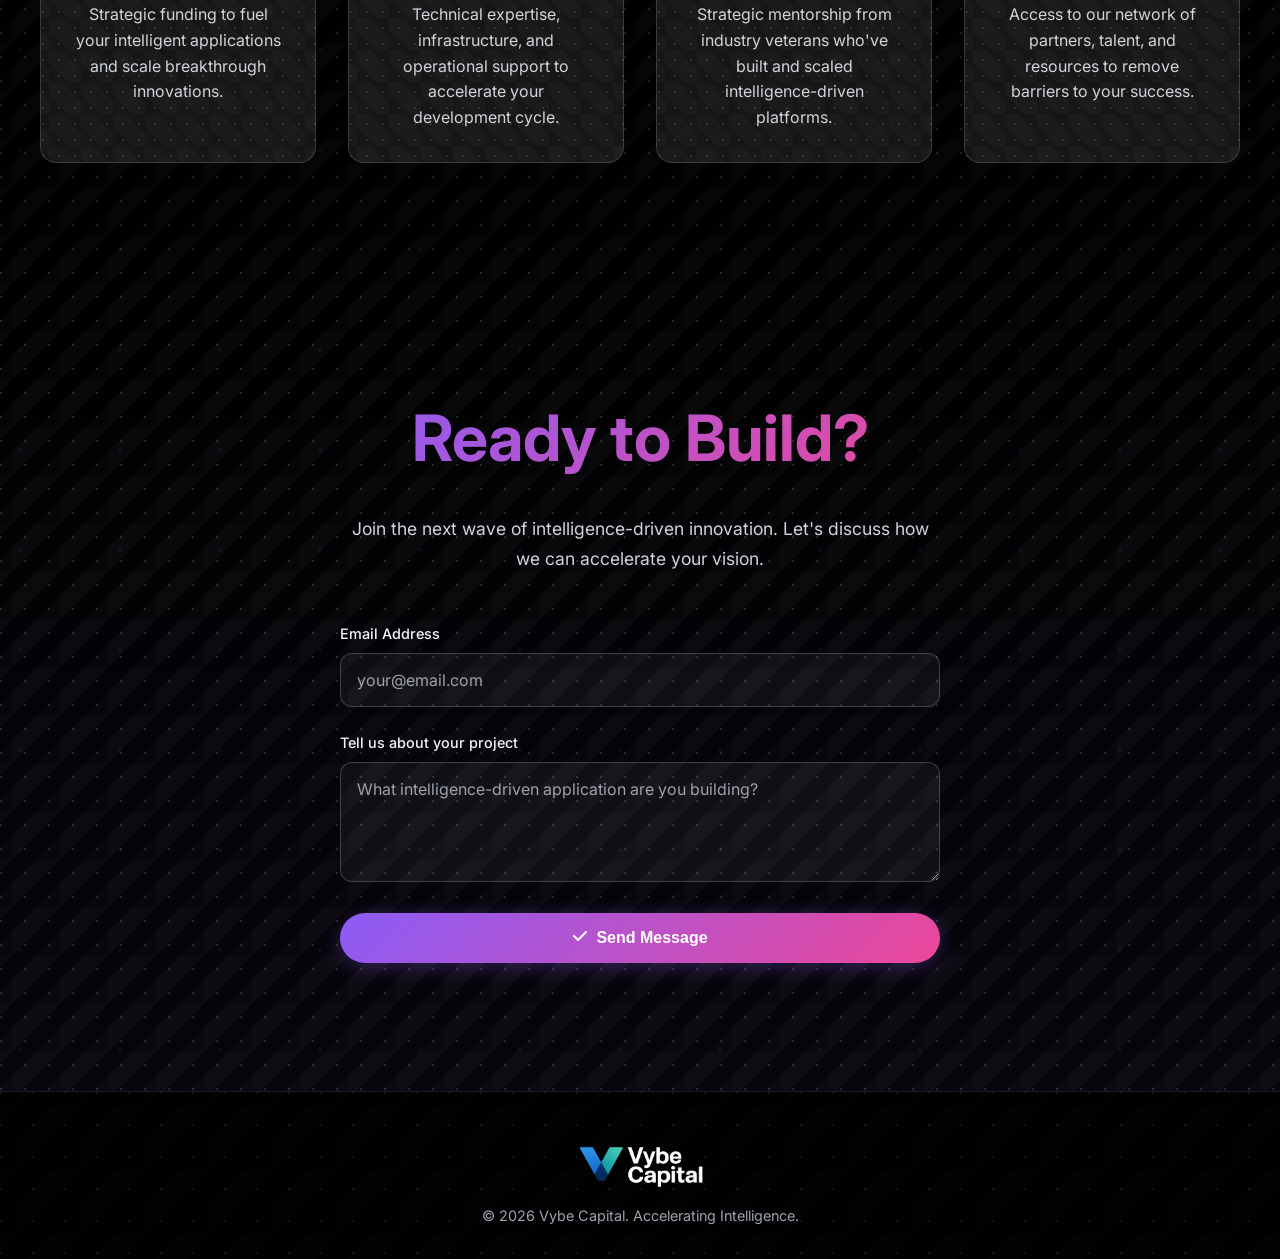
==== commit 4db200b5: "Update copyright year to 2026" ====
--- a/index.html
+++ b/index.html
@@ -150,7 +150,7 @@
             <div class="footer-logo">
                 <img src="assets/vblogo_whiteletters.png" alt="Vybe Capital" class="footer-logo-image">
             </div>
-            <p class="footer-text">© 2025 Vybe Capital. Accelerating Intelligence.</p>
+            <p class="footer-text">© 2026 Vybe Capital. Accelerating Intelligence.</p>
         </div>
     </footer>
 
--- a/styles.css
+++ b/styles.css
@@ -84,9 +84,12 @@
     gap: 0.75rem;
 }
 
-.apply-nav-btn {
+.apply-nav-btn,
+a.apply-nav-btn,
+a.apply-nav-btn:visited,
+a.apply-nav-btn:active {
     background: linear-gradient(135deg, #6C2BD9 0%, #06D6A0 100%);
-    color: #ffffff;
+    color: #ffffff !important;
     border: none;
     padding: 0.5rem 1.5rem;
     border-radius: 8px;
@@ -94,7 +97,7 @@
     font-weight: 600;
     cursor: pointer;
     transition: all 0.3s ease;
-    text-decoration: none;
+    text-decoration: none !important;
     display: inline-block;
 }
 
